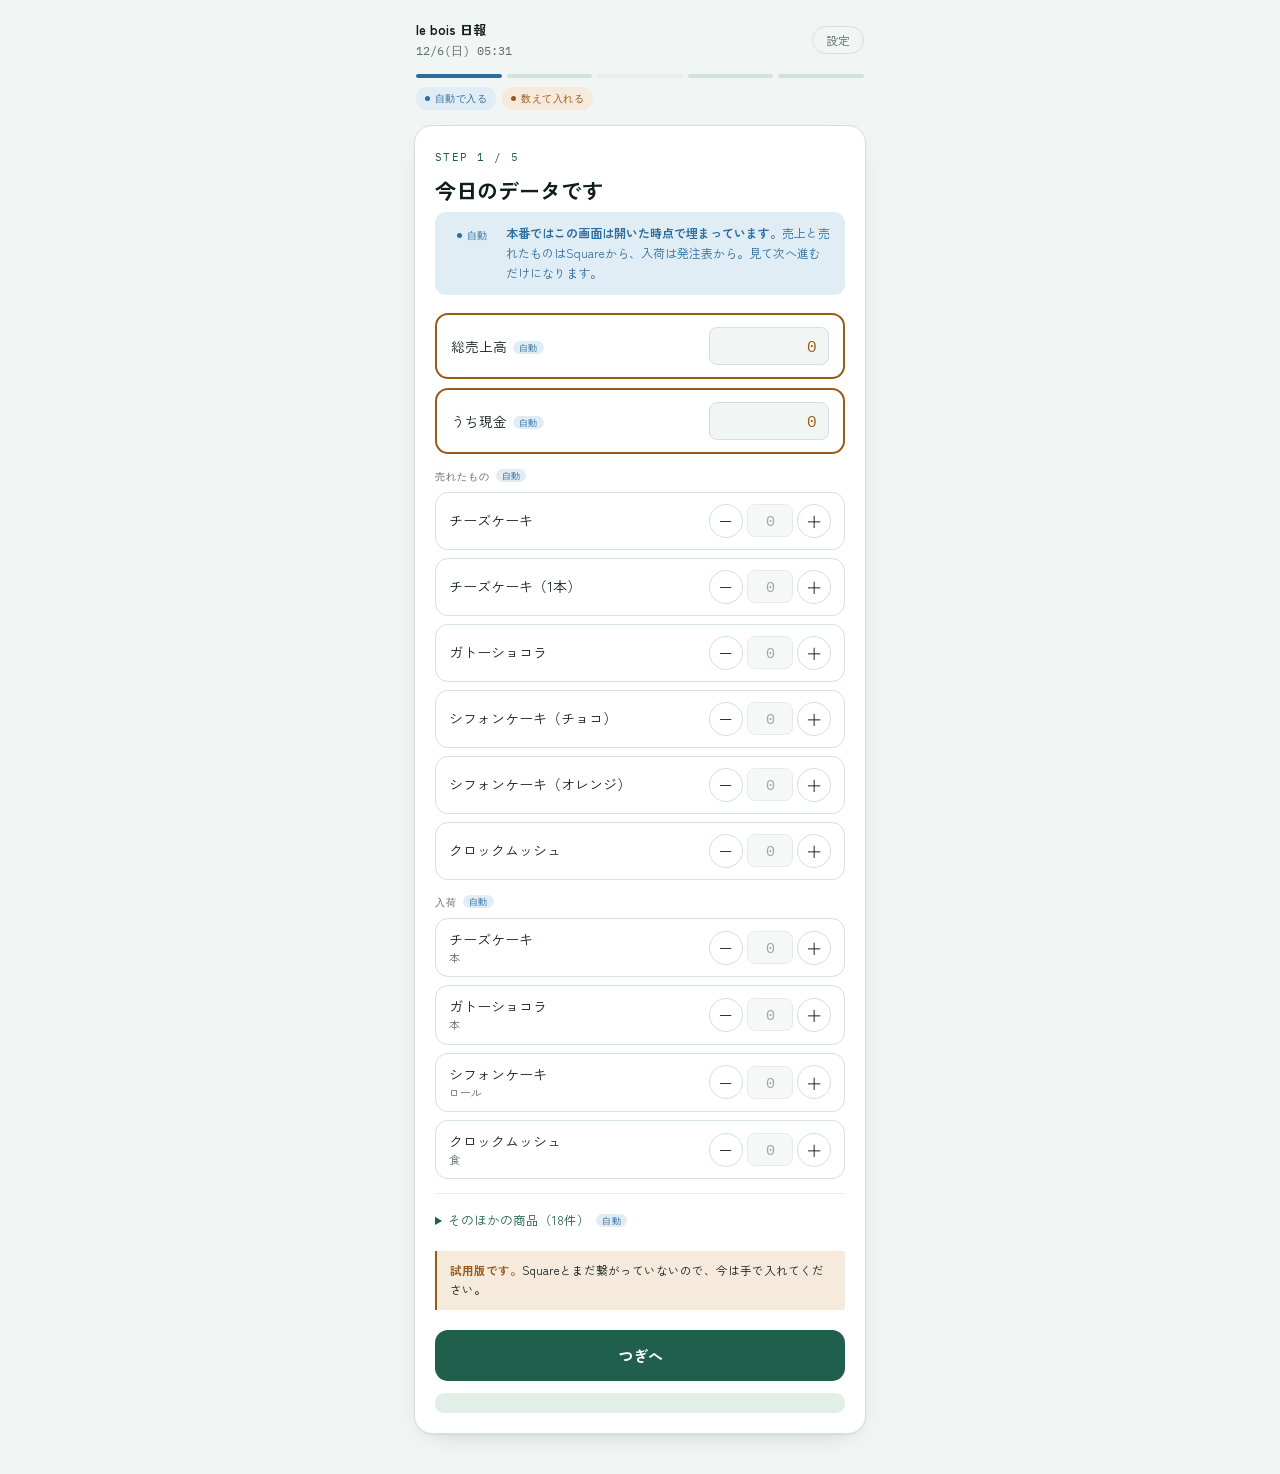
==== gas/Index.html @ 3a2f4836 "Add files via upload" ====
<!doctype html>
<html lang="ja">
<head>
<meta charset="utf-8">
<meta name="viewport" content="width=device-width, initial-scale=1">
<title>le bois 日報</title>
<link rel="stylesheet" href="https://fonts.googleapis.com/css2?family=Zen+Kaku+Gothic+New:wght@400;500;700&family=IBM+Plex+Mono:wght@400;500&display=swap">
<style id="app-style">
  :root{
    --ground:#F1F5F3; --surface:#FFFFFF; --surface-2:#E9EFEC; --chat:#DDE7EC;
    --ink:#101E1A; --muted:#5C6E69; --line:#D3E0DB; --line-soft:#E3ECE8;
    --moss:#1F5F4B; --moss-soft:#E2EFE9; --sq:#2C6E9E; --sq-soft:#E1EDF5;
    --hand:#9A5B18; --hand-soft:#F6EADC; --warn:#A03626; --warn-soft:#F8E6E2;
    --btn-ink:#FFFFFF;
    --shadow:0 1px 2px rgba(16,30,26,.05), 0 10px 30px -20px rgba(16,30,26,.35);
  }
  @media (prefers-color-scheme: dark){ :root:not([data-theme="light"]){
    --ground:#0D1614; --surface:#15211E; --surface-2:#1C2A26; --chat:#101C22;
    --ink:#E3EDE9; --muted:#94A8A2; --line:#2A3B36; --line-soft:#223330;
    --moss:#74C4A4; --moss-soft:#17322A; --sq:#83B9DD; --sq-soft:#152B3A;
    --hand:#DBA362; --hand-soft:#2E2418; --warn:#E9917E; --warn-soft:#33201C;
    --btn-ink:#0D1614;
    --shadow:0 1px 2px rgba(0,0,0,.4), 0 10px 30px -20px rgba(0,0,0,.8);
  }}
  :root[data-theme="dark"]{
    --ground:#0D1614; --surface:#15211E; --surface-2:#1C2A26; --chat:#101C22;
    --ink:#E3EDE9; --muted:#94A8A2; --line:#2A3B36; --line-soft:#223330;
    --moss:#74C4A4; --moss-soft:#17322A; --sq:#83B9DD; --sq-soft:#152B3A;
    --hand:#DBA362; --hand-soft:#2E2418; --warn:#E9917E; --warn-soft:#33201C;
    --btn-ink:#0D1614;
    --shadow:0 1px 2px rgba(0,0,0,.4), 0 10px 30px -20px rgba(0,0,0,.8);
  }
  *{box-sizing:border-box;}
  body{margin:0;background:var(--ground);color:var(--ink);
    font-family:"Zen Kaku Gothic New","Hiragino Kaku Gothic ProN","Yu Gothic",system-ui,sans-serif;
    font-size:15px;line-height:1.8;-webkit-font-smoothing:antialiased;}
  .wrap{max-width:480px;margin:0 auto;padding:0 14px 40px;min-height:100vh;
    display:flex;flex-direction:column;}

  .topbar{display:flex;justify-content:space-between;align-items:center;padding:18px 2px 12px;gap:10px;}
  .topbar .who{font-size:13px;font-weight:700;}
  .topbar .when{font-family:"IBM Plex Mono",monospace;font-size:11.5px;color:var(--muted);
    font-weight:400;display:block;}
  .gear{background:none;border:1px solid var(--line);border-radius:100px;color:var(--muted);
    font-family:inherit;font-size:11.5px;padding:5px 13px;cursor:pointer;flex:none;}
  .gear:focus-visible{outline:2px solid var(--moss);outline-offset:2px;}

  .bars{display:flex;gap:5px;padding:0 2px 9px;}
  .bars i{flex:1;height:4px;border-radius:2px;background:var(--line);}
  .bars i.on.s-au{background:var(--sq);}
  .bars i.on.s-me{background:var(--hand);}
  .bars i.on.s-nn{background:var(--muted);}
  .bars i.skip{opacity:.35;}

  .legend{display:flex;gap:6px;padding:0 2px 15px;flex-wrap:wrap;}
  .src{font-family:"IBM Plex Mono",monospace;font-size:9.5px;letter-spacing:.05em;
    padding:3px 9px;border-radius:100px;white-space:nowrap;display:inline-flex;align-items:center;gap:5px;}
  .src::before{content:"";width:5px;height:5px;border-radius:50%;background:currentColor;}
  .src.sq{background:var(--sq-soft);color:var(--sq);}
  .src.me{background:var(--hand-soft);color:var(--hand);}

  .pane{background:var(--surface);border:1px solid var(--line);border-radius:18px;
    box-shadow:var(--shadow);padding:22px 20px 20px;flex:1;}
  .kicker{font-family:"IBM Plex Mono",monospace;font-size:10.5px;letter-spacing:.14em;
    text-transform:uppercase;color:var(--moss);margin:0 0 8px;}
  .q{font-size:21px;font-weight:700;line-height:1.45;margin:0 0 6px;}
  .qsub{font-size:12.5px;color:var(--muted);margin:0 0 18px;line-height:1.7;}

  .banner{border-radius:11px;padding:11px 13px;font-size:12px;line-height:1.7;
    margin:0 0 18px;display:flex;gap:9px;align-items:flex-start;}
  .banner .src{flex:none;margin-top:2px;}
  .banner.sq{background:var(--sq-soft);color:var(--sq);}
  .banner.me{background:var(--hand-soft);color:var(--hand);}
  .banner b{font-weight:700;}

  .tag{font-family:"IBM Plex Mono",monospace;font-size:9px;letter-spacing:.04em;
    padding:1px 6px;border-radius:100px;margin-left:6px;vertical-align:1px;}
  .tag.sq{background:var(--sq-soft);color:var(--sq);}
  .tag.me{background:var(--hand-soft);color:var(--hand);}

  .row{display:flex;justify-content:space-between;align-items:center;gap:10px;
    padding:11px 13px;border:1px solid var(--line);border-radius:13px;margin-bottom:8px;}
  .row .nm{font-size:14px;line-height:1.35;min-width:0;}
  .row .nm i{font-style:normal;color:var(--muted);font-size:11px;display:block;line-height:1.5;}
  .stp{display:flex;align-items:center;gap:4px;flex:none;}
  .stp button{width:34px;height:34px;border-radius:50%;border:1px solid var(--line);
    background:var(--surface);color:var(--ink);font-size:17px;line-height:1;cursor:pointer;
    font-family:inherit;display:flex;align-items:center;justify-content:center;padding:0;}
  .stp button:active{background:var(--surface-2);}
  .stp button:focus-visible{outline:2px solid var(--moss);outline-offset:2px;}
  .stp input{width:46px;padding:6px 2px;border:1px solid var(--line);border-radius:8px;
    background:var(--ground);color:var(--hand);text-align:center;
    font-family:"IBM Plex Mono",monospace;font-size:15px;font-variant-numeric:tabular-nums;
    -moz-appearance:textfield;}
  .stp input.zero{color:var(--muted);opacity:.6;}
  input::-webkit-outer-spin-button,input::-webkit-inner-spin-button{-webkit-appearance:none;margin:0;}
  input:focus-visible{outline:2px solid var(--moss);outline-offset:1px;}
  select{padding:3px 5px;border:1px solid var(--line);border-radius:6px;background:var(--surface);
    color:var(--muted);font-size:10.5px;font-family:inherit;}
  select:focus-visible{outline:2px solid var(--moss);outline-offset:2px;}

  /* count card */
  .cnt{border:1px solid var(--line);border-radius:14px;padding:13px 14px;margin-bottom:10px;}
  .cnt.ok{border-color:var(--moss);background:var(--moss-soft);}
  .cnt.bad{border-color:var(--warn);background:var(--warn-soft);}
  .cnt .hd{display:flex;justify-content:space-between;align-items:baseline;gap:10px;margin-bottom:9px;}
  .cnt .nm{font-size:14.5px;font-weight:700;}
  .cnt .exp{font-family:"IBM Plex Mono",monospace;font-size:11.5px;color:var(--sq);
    font-variant-numeric:tabular-nums;text-align:right;flex:none;}
  .cnt .in{display:flex;gap:8px;}
  .cnt .cell{flex:1;display:flex;flex-direction:column;gap:4px;}
  .cnt .cell label{font-family:"IBM Plex Mono",monospace;font-size:9.5px;letter-spacing:.06em;
    color:var(--muted);display:flex;align-items:center;gap:5px;}
  .cnt .cell input{width:100%;padding:9px 6px;border:1px solid var(--line);border-radius:9px;
    background:var(--surface);color:var(--hand);text-align:center;
    font-family:"IBM Plex Mono",monospace;font-size:17px;font-variant-numeric:tabular-nums;
    -moz-appearance:textfield;}
  .cnt .res{margin-top:9px;font-size:11.5px;font-family:"IBM Plex Mono",monospace;
    font-variant-numeric:tabular-nums;display:flex;justify-content:space-between;}
  .cnt .res .g{color:var(--moss);} .cnt .res .r{color:var(--warn);font-weight:500;}

  .money{display:flex;justify-content:space-between;align-items:center;gap:10px;
    padding:12px 14px;border:1px solid var(--line);border-radius:13px;margin-bottom:9px;}
  .money.big{border-width:2px;border-color:var(--hand);}
  .money.info{background:var(--sq-soft);border-color:var(--sq);}
  .money.calc{background:var(--moss-soft);border-color:var(--moss);}
  .money .lb{font-size:13.5px;}
  .money .lb i{font-style:normal;color:var(--muted);font-size:11px;display:block;line-height:1.5;}
  .money input{width:120px;padding:8px 11px;border:1px solid var(--line);border-radius:8px;
    background:var(--ground);color:var(--hand);text-align:right;
    font-family:"IBM Plex Mono",monospace;font-size:16px;font-variant-numeric:tabular-nums;
    -moz-appearance:textfield;}
  .money .v{font-family:"IBM Plex Mono",monospace;font-size:16px;font-variant-numeric:tabular-nums;}
  .money.info .v,.money.info .lb{color:var(--sq);}
  .money.calc .v,.money.calc .lb{color:var(--moss);}

  .choice{display:flex;gap:8px;margin-top:10px;}
  .choice button{flex:1;padding:11px 6px;border-radius:11px;border:1px solid var(--line);
    background:var(--surface);color:var(--ink);font-family:inherit;font-size:13px;
    font-weight:500;cursor:pointer;}
  .choice button.on{background:var(--moss);color:var(--btn-ink);border-color:var(--moss);}
  .choice button:focus-visible{outline:2px solid var(--moss);outline-offset:2px;}

  details.more{margin-top:14px;border-top:1px solid var(--line-soft);padding-top:10px;}
  summary{cursor:pointer;font-size:12.5px;color:var(--moss);padding:5px 0;}
  summary:focus-visible{outline:2px solid var(--moss);outline-offset:2px;}
  .sgroup{font-family:"IBM Plex Mono",monospace;font-size:9.5px;letter-spacing:.1em;
    text-transform:uppercase;color:var(--muted);margin:14px 0 7px;}

  .sum{background:var(--surface-2);border-radius:13px;padding:14px 15px;font-size:12.5px;
    line-height:1.9;margin-bottom:14px;}
  .sum b{font-family:"IBM Plex Mono",monospace;font-variant-numeric:tabular-nums;}
  .sum hr{border:none;border-top:1px solid var(--line);margin:9px 0;}

  .rep{background:var(--chat);border-radius:13px;padding:13px 11px;}
  .bub{background:var(--surface);border-radius:14px;border-bottom-left-radius:4px;
    padding:12px 14px;white-space:pre-wrap;font-size:12px;line-height:1.85;
    font-family:"IBM Plex Mono","Zen Kaku Gothic New",monospace;
    box-shadow:0 1px 2px rgba(0,0,0,.07);max-height:340px;overflow-y:auto;}
  .fmt{display:flex;gap:6px;margin-bottom:11px;flex-wrap:wrap;}
  .fmt label{cursor:pointer;position:relative;display:inline-block;}
  .fmt input{position:absolute;opacity:0;width:100%;height:100%;left:0;top:0;margin:0;cursor:pointer;}
  .fmt span{display:inline-block;font-size:11.5px;padding:5px 12px;border-radius:100px;
    border:1px solid var(--line);background:var(--surface);color:var(--muted);}
  .fmt input:checked+span{background:var(--moss);color:var(--btn-ink);border-color:var(--moss);}
  .fmt input:focus-visible+span{outline:2px solid var(--moss);outline-offset:2px;}

  .nav{display:flex;gap:9px;margin-top:20px;}
  .nav button{padding:15px;border-radius:13px;border:none;font-family:inherit;
    font-size:15px;font-weight:700;cursor:pointer;}
  .nav .prim{flex:1;background:var(--moss);color:var(--btn-ink);}
  .nav .ghost{flex:0 0 88px;background:var(--surface-2);color:var(--muted);font-weight:500;font-size:13.5px;}
  .nav button:focus-visible{outline:2px solid var(--ink);outline-offset:2px;}
  .nav .prim[disabled]{opacity:.4;cursor:default;}

  .status{font-size:12px;margin-top:12px;padding:10px 13px;border-radius:9px;display:none;}
  .status.ok{display:block;background:var(--moss-soft);color:var(--moss);}
  .status.ng{display:block;background:var(--warn-soft);color:var(--warn);}
  .note{font-size:11.5px;color:var(--muted);line-height:1.7;margin-top:12px;}
  .trial{background:var(--hand-soft);border-left:2px solid var(--hand);padding:10px 13px;
    border-radius:0 3px 3px 0;font-size:11.5px;line-height:1.7;margin-top:14px;}
  .trial b{color:var(--hand);}
  .future{border:1px dashed var(--line);border-radius:11px;padding:12px 14px;
    font-size:11.5px;line-height:1.8;color:var(--muted);margin-top:14px;}
  .future b{color:var(--ink);}
  .future .r{display:flex;justify-content:space-between;gap:10px;padding:3px 0;}
  .hist{font-size:12.5px;}
  .hrow{display:flex;justify-content:space-between;gap:10px;padding:7px 0;
    border-bottom:1px dotted var(--line);font-variant-numeric:tabular-nums;}
  .hrow:last-child{border-bottom:none;}
  .hrow span:first-child{font-family:"IBM Plex Mono",monospace;color:var(--muted);flex:none;}
  .hrow .r{text-align:right;font-family:"IBM Plex Mono",monospace;}
</style>
</head>
<body>
<div class="wrap" id="app"></div>

<script type="application/json" id="state">{"v":5,"stock":{"cheese":{"fz":28,"ch":9},"gateau":{"fz":36,"ch":5},"chiffon":{"fz":6,"ch":0},"croque":{"fz":14,"ch":2}},"float":36740,"items":["クロッシュ（オリジナル）","プリン","コーヒー ICE","コーヒーラテ ICE","イヴ ICE","ジュテーム HOT","コーヒー HOT","ジンジャーエール アイス","追加ミルク","イヴ HOT","ジュース（アップル）","追加ソイミルク","アッサム ICE","ジュテーム ICE","マ・パッション HOT","ルイボスティー HOT","ルイボスティー ICE","任意の金額"],"log":[]}</script>
<script>
/* ------------------------------------------------------------------
   STORE（本番版）: Google Apps Script 経由でスプレッドシートに読み書きします。
   Code.gs の getState / submitDay / getToday を呼びます。
   ------------------------------------------------------------------ */
var STORE = (function(){
  function run(){ return google.script.run; }
  return {
    load: function(cb){
      run().withSuccessHandler(function(st){ cb(st); })
           .withFailureHandler(function(){ cb(null); })
           .getState();
    },
    save: function(state, entry, ok, ng){
      run().withSuccessHandler(function(res){
              if(res && res.ok) ok();
              else ng((res && res.message) || '保存できませんでした。');
            })
           .withFailureHandler(function(err){ ng('保存できませんでした：' + (err && err.message || '')); })
           .submitDay(entry);
    },
    today: function(ok, ng){
      run().withSuccessHandler(function(d){ ok(d); })
           .withFailureHandler(function(err){ ng('Squareから取得できませんでした：' + (err && err.message || '')); })
           .getToday();
    }
  };
})();

</script>
<script>

(function(){
  var P = [
    {k:'cheese',  n:'チーズケーキ',     u:'切れ', b:'本',    per:7, fu:'b'},
    {k:'gateau',  n:'ガトーショコラ',   u:'切れ', b:'本',    per:9, fu:'b'},
    {k:'chiffon', n:'シフォンケーキ',   u:'個',   b:'ロール', per:8, fu:'u'},
    {k:'croque',  n:'クロックムッシュ', u:'食',   b:null,    per:1, fu:'u'}
  ];
  var MAP = [
    {sq:'チーズケーキ',             k:'cheese',  mul:1},
    {sq:'チーズケーキ（1本）',       k:'cheese',  mul:7},
    {sq:'ガトーショコラ',           k:'gateau',  mul:1},
    {sq:'シフォンケーキ（チョコ）',   k:'chiffon', mul:1},
    {sq:'シフォンケーキ（オレンジ）', k:'chiffon', mul:1},
    {sq:'クロックムッシュ',         k:'croque',  mul:1}
  ];

  var state;
  try{ state = JSON.parse(document.getElementById('state').textContent); }catch(e){ state = {}; }
  if(!state.stock) state.stock = {};
  P.forEach(function(p){ if(!state.stock[p.k]) state.stock[p.k] = {fz:0, ch:0}; });
  if(!state.log) state.log = [];
  if(!state.items) state.items = [];
  if(typeof state.float !== 'number') state.float = 0;

  var STEPS = ['今日のデータ', '在庫を数える', '差の確認', 'レジ金', '送信'];
  var SRC = [null, 'au', 'me', 'me', 'me', 'nn'];
  var ui = {step:1, done:false, fmt:'std', msg:'', ok:true};

  var form = {sales:0, cash:0, payout:0, counted:0,
              q:{}, arr:{}, fz:{}, fzu:{}, ch:{}, reason:{}, newNames:['',''], newQty:[0,0]};
  P.forEach(function(p){
    form.arr[p.k]=0; form.fzu[p.k]=p.fu; form.reason[p.k]=null;
    form.fz[p.k]= p.fu==='b' ? Math.round(state.stock[p.k].fz/p.per) : state.stock[p.k].fz;
    form.ch[p.k]= state.stock[p.k].ch;
  });

  function esc(s){ return String(s).replace(/[&<>"]/g, function(c){
    return c==='&'?'&amp;':c==='<'?'&lt;':c==='>'?'&gt;':'&quot;'; }); }
  function yen(v){ return '¥' + Math.round(v).toLocaleString('ja-JP'); }
  function today(){
    var d = new Date(), w = ['日','月','火','水','木','金','土'][d.getDay()];
    return {iso:d.getFullYear()+'-'+String(d.getMonth()+1).padStart(2,'0')+'-'+String(d.getDate()).padStart(2,'0'),
            label:(d.getMonth()+1)+'/'+d.getDate()+'('+w+')',
            time:String(d.getHours()).padStart(2,'0')+':'+String(d.getMinutes()).padStart(2,'0')};
  }
  function bundles(p, pieces){
    if(!p.b || pieces <= 0) return '';
    var whole = Math.floor(pieces/p.per), rem = pieces % p.per;
    if(whole === 0) return '';
    return rem === 0 ? '（'+whole+p.b+'）' : '（'+whole+p.b+'＋'+rem+p.u+'）';
  }
  function names(){ return MAP.map(function(m){return m.sq;}).concat(state.items); }
  function soldList(){
    var out = [];
    names().forEach(function(nm){ if((form.q[nm]||0) > 0) out.push({name:nm, qty:form.q[nm]}); });
    form.newNames.forEach(function(nm,i){
      if(nm && nm.trim() && form.newQty[i] > 0) out.push({name:nm.trim(), qty:form.newQty[i], isNew:true});
    });
    return out;
  }

  function compute(){
    var sold = {}; P.forEach(function(p){ sold[p.k]=0; });
    var list = soldList();
    list.forEach(function(it){
      MAP.forEach(function(m){ if(m.sq === it.name) sold[m.k] += it.qty * m.mul; });
    });
    var out = {_list:list};
    P.forEach(function(p){
      var prev = state.stock[p.k];
      var arrPieces = p.b ? form.arr[p.k] * p.per : form.arr[p.k];
      var expect = prev.fz + prev.ch + arrPieces - sold[p.k];
      var fzPieces = form.fzu[p.k] === 'b' ? form.fz[p.k] * p.per : form.fz[p.k];
      var actual = fzPieces + form.ch[p.k];
      var diff = actual - expect;
      out[p.k] = {sold:sold[p.k], arrPieces:arrPieces, expect:expect,
                  fzPieces:fzPieces, ch:form.ch[p.k], actual:actual, diff:diff,
                  waste: (diff < 0 && form.reason[p.k] === 'waste') ? -diff : 0,
                  unexp: (diff !== 0 && form.reason[p.k] !== 'waste') ? diff : 0};
    });
    return out;
  }
  function diffs(){
    var c = compute();
    return P.filter(function(p){ return c[p.k].diff !== 0; });
  }

  function buildReport(fmt){
    var c = compute(), t = today();
    var theo = state.float + form.cash - form.payout, d = form.counted - theo;
    var list = c._list.slice().sort(function(a,b){ return b.qty-a.qty; });
    var total = list.reduce(function(a,b){ return a+b.qty; }, 0);
    var L = [t.label + ' 日報', ''];
    if(fmt !== 'short'){
      L.push('【売上】');
      L.push('総売上 ' + yen(form.sales) + (total ? '（'+total+'点）' : ''));
      L.push('うち現金 ' + yen(form.cash));
      L.push('');
      L.push('【売れたもの】');
      if(list.length) list.forEach(function(it){ L.push(it.name + ' ' + it.qty); });
      else L.push('（なし）');
      L.push('');
    }
    L.push('【在庫数】');
    P.forEach(function(p){
      var r = c[p.k];
      L.push('▼' + p.n);
      L.push('冷凍' + r.fzPieces + p.u + bundles(p, r.fzPieces));
      L.push('冷蔵' + r.ch + p.u);
      if(r.waste > 0) L.push('廃棄' + r.waste + p.u);
    });
    var un = P.filter(function(p){ return c[p.k].unexp !== 0; });
    if(un.length){
      L.push('');
      L.push('【差異】');
      un.forEach(function(p){
        var v = c[p.k].unexp;
        L.push(p.n + ' ' + (v>0?'+':'') + v + p.u + '（原因不明）');
      });
    }
    if(fmt === 'full'){
      var a = [];
      P.forEach(function(p){ if(form.arr[p.k] > 0) a.push(p.n+' '+form.arr[p.k]+(p.b||p.u)); });
      if(a.length){ L.push(''); L.push('【入荷】'); L.push(a.join(' / ')); }
    }
    if(fmt !== 'short'){
      L.push('');
      L.push('【レジ締め】');
      if(fmt === 'full'){
        L.push('理論 ' + yen(theo) + '（釣銭 ' + yen(state.float) + ' ＋ 現金 ' + yen(form.cash)
          + (form.payout ? ' − 出金 ' + yen(form.payout) : '') + '）');
        L.push('実査 ' + yen(form.counted));
        L.push('差異 ' + (d===0?'±0':(d>0?'+':'')+d.toLocaleString('ja-JP')));
      } else {
        L.push('実査 ' + yen(form.counted) + ' ／ 差異 ' + (d===0?'±0':(d>0?'+':'')+d.toLocaleString('ja-JP')));
      }
    }
    return L.join('\n');
  }

  function paint(){
    var s = document.getElementById('status');
    if(!s) return;
    s.className = 'status ' + (ui.ok ? 'ok' : 'ng');
    s.textContent = ui.msg;
  }

  function submit(){
    var c = compute(), t = today(), list = c._list;
    var entry = {d:t.iso, label:t.label, sales:form.sales, cash:form.cash,
      tx:list.reduce(function(a,b){return a+b.qty;},0), counted:form.counted,
      diff: form.counted - (state.float + form.cash - form.payout)};
    var items = state.items.slice();
    list.forEach(function(it){
      if(!it.isNew) return;
      if(MAP.some(function(m){return m.sq===it.name;}) || items.indexOf(it.name)>=0) return;
      items.push(it.name);
    });
    var next = {v:5, float:state.float, items:items, stock:{}, log:[entry].concat(state.log).slice(0,30)};
    P.forEach(function(p){ next.stock[p.k] = {fz:c[p.k].fzPieces, ch:c[p.k].ch}; });
    entry.detail = {};
    P.forEach(function(p){
      entry.detail[p.k] = {fz:c[p.k].fzPieces, ch:c[p.k].ch, sold:c[p.k].sold,
                           arr:c[p.k].arrPieces, expect:c[p.k].expect,
                           waste:c[p.k].waste, gap:c[p.k].unexp};
    });
    entry.items = list.map(function(x){ return {n:x.name, q:x.qty}; });
    state = next; ui.done = true; ui.msg = '保存しています…'; ui.ok = true; render();
    STORE.save(next, entry,
      function(){ ui.msg = '保存しました。明日はこの在庫が「あるはずの数」の出発点になります。'; ui.ok = true; paint(); },
      function(m){ ui.msg = m || '保存できませんでした。報告文はコピーして使えます。'; ui.ok = false; paint(); });
  }

  function copyReport(){
    var el = document.getElementById('bub'); if(!el) return;
    if(navigator.clipboard && navigator.clipboard.writeText){
      navigator.clipboard.writeText(el.textContent).then(function(){
        var b = document.getElementById('copybtn');
        b.textContent = 'コピーしました';
        setTimeout(function(){ b.textContent = '報告文をコピー'; }, 1800);
      }).catch(sel);
    } else sel();
    function sel(){ var r = document.createRange(); r.selectNodeContents(el);
      var s = window.getSelection(); s.removeAllRanges(); s.addRange(r); }
  }

  function stepper(id, val){
    return '<span class="stp"><button type="button" data-step="-1" data-t="'+id+'" aria-label="減らす">−</button>'
      + '<input type="number" inputmode="numeric" data-f="'+id+'" value="'+(val||0)+'" class="'+((val)?'':'zero')+'">'
      + '<button type="button" data-step="1" data-t="'+id+'" aria-label="増やす">＋</button></span>';
  }
  function moneyRow(label, sub, id, val, tag){
    var tg = tag ? '<span class="tag '+tag[0]+'">'+tag[1]+'</span>' : '';
    return '<div class="money big"><span class="lb">'+label+tg+(sub?'<i>'+sub+'</i>':'')+'</span>'
      + '<input type="number" inputmode="numeric" data-f="'+id+'" value="'+val+'" aria-label="'+label+'"></div>';
  }

  function render(){
    var t = today(), c = compute(), h = '', dl = diffs();

    h += '<div class="topbar"><span class="who">le bois 日報<span class="when">'+t.label+' '+t.time+'</span></span>'
       + '<button class="gear" id="gear">'+(ui.step===0?'とじる':'設定')+'</button></div>';

    if(ui.step > 0){
      h += '<div class="bars">';
      for(var i=1;i<=STEPS.length;i++){
        var skip = (i===3 && dl.length===0) ? ' skip' : '';
        h += '<i class="'+((i<=ui.step||ui.done)?'on':'')+' s-'+SRC[i]+skip+'"></i>';
      }
      h += '</div><div class="legend"><span class="src sq">自動で入る</span>'
         + '<span class="src me">数えて入れる</span></div>';
    }

    h += '<div class="pane">';

    if(ui.step === 0){
      h += '<p class="kicker">setup</p><p class="q">設定</p>'
         + '<p class="qsub">在庫の出発点や釣銭の額がずれているときに直します。</p>';
      P.forEach(function(p){
        h += '<div class="row"><span class="nm">'+p.n+'<i>冷凍 / 冷蔵（'+p.u+'）</i></span><span class="stp">'
           + '<input type="number" inputmode="numeric" data-s="fz_'+p.k+'" value="'+state.stock[p.k].fz+'" aria-label="'+p.n+' 冷凍">'
           + '<input type="number" inputmode="numeric" data-s="ch_'+p.k+'" value="'+state.stock[p.k].ch+'" aria-label="'+p.n+' 冷蔵">'
           + '</span></div>';
      });
      h += '<div class="money big"><span class="lb">釣銭準備金</span>'
         + '<input type="number" inputmode="numeric" data-s="float" value="'+state.float+'" aria-label="釣銭準備金"></div>'
         + '<div class="nav"><button class="prim" id="applysetup">この数字に直す</button></div>';
      if(state.log.length){
        h += '<p class="sgroup">これまでの記録</p><div class="hist">';
        state.log.forEach(function(e){
          var dt = (e.diff==null)?'差異 —':'差異 '+(e.diff===0?'±0':(e.diff>0?'+':'')+e.diff.toLocaleString('ja-JP'));
          h += '<div class="hrow"><span>'+e.label+'</span><span class="r">'+yen(e.sales)+' ／ '+(e.tx||0)+'点 ／ '+dt+'</span></div>';
        });
        h += '</div>';
      }
      h += '</div>';
      document.getElementById('app').innerHTML = h; wire(); return;
    }

    if(ui.done){
      h += '<p class="kicker">done</p><p class="q">送信しました</p>'
         + '<p class="qsub">下の報告文をコピーして、LINEに貼ってください。</p>'
         + '<div class="fmt">'
         + '<label><input type="radio" name="fmt" value="std"'+(ui.fmt==='std'?' checked':'')+'><span>標準</span></label>'
         + '<label><input type="radio" name="fmt" value="short"'+(ui.fmt==='short'?' checked':'')+'><span>在庫だけ</span></label>'
         + '<label><input type="radio" name="fmt" value="full"'+(ui.fmt==='full'?' checked':'')+'><span>詳しく</span></label>'
         + '</div><div class="rep"><div class="bub" id="bub">'+esc(buildReport(ui.fmt))+'</div></div>'
         + '<div class="nav"><button class="prim" id="copybtn">報告文をコピー</button></div>'
         + '<div class="status" id="status"></div></div>';
      document.getElementById('app').innerHTML = h; paint(); wire(); return;
    }

    /* step 1: 自動データの確認 */
    if(ui.step === 1){
      h += '<p class="kicker">step 1 / 5</p><p class="q">今日のデータです</p>'
         + '<div class="banner sq"><span class="src sq">自動</span><span>'
         + '<b>本番ではこの画面は開いた時点で埋まっています。</b>売上と売れたものはSquareから、入荷は発注表から。見て次へ進むだけになります。</span></div>'
         + moneyRow('総売上高','', 'sales', form.sales, ['sq','自動'])
         + moneyRow('うち現金','', 'cash', form.cash, ['sq','自動'])
         + '<p class="sgroup">売れたもの<span class="tag sq">自動</span></p>';
      MAP.forEach(function(m){
        h += '<div class="row"><span class="nm">'+esc(m.sq)+'</span>'+stepper('q:'+m.sq, form.q[m.sq]||0)+'</div>';
      });
      h += '<p class="sgroup">入荷<span class="tag sq">自動</span></p>';
      P.forEach(function(p){
        h += '<div class="row"><span class="nm">'+p.n+'<i>'+(p.b||p.u)+'</i></span>'+stepper('arr:'+p.k, form.arr[p.k])+'</div>';
      });
      h += '<details class="more"><summary>そのほかの商品（'+state.items.length+'件）<span class="tag sq">自動</span></summary><div style="padding-top:8px">';
      state.items.forEach(function(nm){
        h += '<div class="row"><span class="nm">'+esc(nm)+'</span>'+stepper('q:'+nm, form.q[nm]||0)+'</div>';
      });
      h += '<p class="sgroup">新しい商品</p>';
      [0,1].forEach(function(i){
        h += '<div class="row"><span class="nm" style="flex:1"><input type="text" data-f="nn'+i+'" value="'+esc(form.newNames[i])+'" placeholder="商品名" aria-label="新しい商品名" style="width:100%;padding:6px 9px;border:1px solid var(--line);border-radius:8px;background:var(--ground);color:var(--ink);font-family:inherit;font-size:12.5px"></span>'
           + stepper('nq'+i, form.newQty[i]) + '</div>';
      });
      h += '</div></details>'
         + '<div class="trial"><b>試用版です。</b>Squareとまだ繋がっていないので、今は手で入れてください。</div>';
    }

    /* step 2: 在庫を数える */
    if(ui.step === 2){
      h += '<p class="kicker">step 2 / 5</p><p class="q">在庫を数えてください</p>'
         + '<p class="qsub">いま冷凍庫と冷蔵庫にある数です。青い数字は、売れた数から計算した「あるはずの数」。</p>';
      P.forEach(function(p){
        var r = c[p.k];
        var cls = r.diff === 0 ? ' ok' : ' bad';
        var fu = form.fzu[p.k];
        var sel = p.b ? '<select data-f="fzu:'+p.k+'" aria-label="'+p.n+' 冷凍の単位">'
              + '<option value="b"'+(fu==='b'?' selected':'')+'>'+p.b+'</option>'
              + '<option value="u"'+(fu==='u'?' selected':'')+'>'+p.u+'</option></select>' : p.u;
        h += '<div class="cnt'+cls+'" data-card="'+p.k+'"><div class="hd"><span class="nm">'+p.n+'</span>'
           + '<span class="exp">あるはず '+r.expect+p.u+bundles(p,r.expect)+'</span></div>'
           + '<div class="in">'
           + '<span class="cell"><label>冷凍 '+sel+'</label>'
           + '<input type="number" inputmode="numeric" data-f="fz:'+p.k+'" value="'+form.fz[p.k]+'" aria-label="'+p.n+' 冷凍"></span>'
           + '<span class="cell"><label>冷蔵 '+p.u+'</label>'
           + '<input type="number" inputmode="numeric" data-f="ch:'+p.k+'" value="'+form.ch[p.k]+'" aria-label="'+p.n+' 冷蔵"></span>'
           + '</div><div class="res"><span data-tot="'+p.k+'">数えた合計 '+r.actual+p.u+'</span>'
           + '<span data-dif="'+p.k+'" class="'+(r.diff===0?'g':'r')+'">'
           + (r.diff===0 ? 'ぴったり' : (r.diff>0?'+':'')+r.diff+p.u) + '</span></div></div>';
      });
      h += '<p class="note">売れた数は計算に入っています。解凍した数を覚えている必要はありません。</p>';
    }

    /* step 3: 差の確認 */
    if(ui.step === 3){
      h += '<p class="kicker">step 3 / 5</p><p class="q">数が合わないものがあります</p>'
         + '<p class="qsub">理由がわかるものだけ選んでください。わからなければそのままで大丈夫です。</p>';
      dl.forEach(function(p){
        var r = c[p.k];
        var short = r.diff < 0;
        h += '<div class="cnt bad"><div class="hd"><span class="nm">'+p.n+'</span>'
           + '<span class="exp" style="color:var(--warn)">'+(r.diff>0?'+':'')+r.diff+p.u+'</span></div>'
           + '<div style="font-size:12.5px;line-height:1.7">あるはず '+r.expect+p.u+' に対して、数えたのは '+r.actual+p.u+'。'
           + (short ? Math.abs(r.diff)+p.u+' 足りません。' : Math.abs(r.diff)+p.u+' 多いです。')+'</div>'
           + '<div class="choice">'
           + (short ? '<button type="button" data-r="waste" data-k="'+p.k+'" class="'+(form.reason[p.k]==='waste'?'on':'')+'">廃棄した</button>' : '')
           + '<button type="button" data-r="other" data-k="'+p.k+'" class="'+(form.reason[p.k]==='other'?'on':'')+'">わからない</button>'
           + '</div></div>';
      });
      h += '<p class="note">「廃棄した」を選ぶと報告文に廃棄として載ります。「わからない」は差異として記録され、あとから原因を探せます。</p>';
    }

    /* step 4: レジ金 */
    if(ui.step === 4){
      var theo = state.float + form.cash - form.payout, d4 = form.counted - theo;
      h += '<p class="kicker">step 4 / 5</p><p class="q">レジのお金は？</p>'
         + '<p class="qsub">数えた金額をそのまま入れてください。</p>'
         + '<div class="money info"><span class="lb">あるはずの金額<span class="tag sq">自動</span>'
         + '<i id="theosub">釣銭 '+yen(state.float)+' ＋ 現金売上 '+yen(form.cash)+(form.payout?' − 出金 '+yen(form.payout):'')+'</i></span>'
         + '<span class="v" id="theov">'+yen(theo)+'</span></div>'
         + moneyRow('数えた金額','', 'counted', form.counted, ['me','入力'])
         + '<div class="money calc"><span class="lb">差異</span><span class="v" id="diffv" style="color:'
         + (d4===0?'var(--moss)':'var(--warn)')+'">'+(d4===0?'±0':(d4>0?'+':'')+d4.toLocaleString('ja-JP'))+'</span></div>'
         + '<details class="more"><summary>出金があった場合（両替・支払いに使った分）</summary>'
         + '<div style="padding-top:8px">'+moneyRow('出金','', 'payout', form.payout)+'</div></details>';
    }

    /* step 5: 確認 */
    if(ui.step === 5){
      var list5 = c._list.slice().sort(function(a,b){return b.qty-a.qty;});
      var tot5 = list5.reduce(function(a,b){return a+b.qty;},0);
      var theo5 = state.float + form.cash - form.payout, d5 = form.counted - theo5;
      h += '<p class="kicker">step 5 / 5</p><p class="q">これで送りますか？</p>'
         + '<div class="sum">売上 <b>'+yen(form.sales)+'</b>（'+tot5+'点）／ 現金 <b>'+yen(form.cash)+'</b><hr>';
      P.forEach(function(p){
        var r = c[p.k];
        h += p.n+' 冷凍<b>'+r.fzPieces+p.u+bundles(p,r.fzPieces)+'</b> ／ 冷蔵<b>'+r.ch+p.u+'</b>'
           + (r.waste?' ／ 廃棄<b>'+r.waste+p.u+'</b>':'')
           + (r.unexp?' ／ <b style="color:var(--warn)">差異'+(r.unexp>0?'+':'')+r.unexp+p.u+'</b>':'')+'<br>';
      });
      h += '<hr>レジ 実査 <b>'+yen(form.counted)+'</b> ／ 差異 <b style="color:'
         + (d5===0?'var(--moss)':'var(--warn)')+'">'+(d5===0?'±0':(d5>0?'+':'')+d5.toLocaleString('ja-JP'))+'</b></div>'
         + '<div class="fmt">'
         + '<label><input type="radio" name="fmt" value="std"'+(ui.fmt==='std'?' checked':'')+'><span>標準</span></label>'
         + '<label><input type="radio" name="fmt" value="short"'+(ui.fmt==='short'?' checked':'')+'><span>在庫だけ</span></label>'
         + '<label><input type="radio" name="fmt" value="full"'+(ui.fmt==='full'?' checked':'')+'><span>詳しく</span></label>'
         + '</div><div class="rep"><div class="bub">'+esc(buildReport(ui.fmt))+'</div></div>'
         + '<div class="future"><b>本番になったら</b>'
         + '<div class="r"><span>1 今日のデータ</span><span style="color:var(--sq)">自動・見るだけ</span></div>'
         + '<div class="r"><span>2 在庫を数える</span><span style="color:var(--hand)">数えて入れる</span></div>'
         + '<div class="r"><span>3 差の確認</span><span style="color:var(--muted)">合っていれば出ない</span></div>'
         + '<div class="r"><span>4 レジ金</span><span style="color:var(--hand)">金額を1つ</span></div>'
         + '<div class="r"><span>5 送信</span><span style="color:var(--muted)">タップ</span></div>'
         + '<div style="margin-top:8px;padding-top:8px;border-top:1px solid var(--line)">'
         + '数える作業はいまと同じ。増えるのは<b>「あるはずの数」と照合できる</b>ことだけです。</div></div>';
    }

    var last = (ui.step === 5);
    h += '<div class="nav">';
    if(ui.step > 1) h += '<button class="ghost" id="prev">もどる</button>';
    h += '<button class="prim" id="next">'+(last?'送信する':'つぎへ')+'</button></div>'
       + '<div class="status" id="status"></div></div>';

    document.getElementById('app').innerHTML = h;
    paint(); wire();
  }

  function setVal(k, v){
    if(k.indexOf('q:')===0){ form.q[k.slice(2)] = v; return; }
    if(k.indexOf('arr:')===0){ form.arr[k.slice(4)] = v; return; }
    if(k.indexOf('fzu:')===0){ form.fzu[k.slice(4)] = v; return; }
    if(k.indexOf('fz:')===0){ form.fz[k.slice(3)] = v; return; }
    if(k.indexOf('ch:')===0){ form.ch[k.slice(3)] = v; return; }
    if(k==='nq0'){ form.newQty[0]=v; return; }
    if(k==='nq1'){ form.newQty[1]=v; return; }
    if(k==='nn0'){ form.newNames[0]=v; return; }
    if(k==='nn1'){ form.newNames[1]=v; return; }
    form[k] = v;
  }
  function getVal(k){
    if(k.indexOf('q:')===0) return form.q[k.slice(2)]||0;
    if(k.indexOf('arr:')===0) return form.arr[k.slice(4)];
    if(k.indexOf('fz:')===0) return form.fz[k.slice(3)];
    if(k.indexOf('ch:')===0) return form.ch[k.slice(3)];
    if(k==='nq0') return form.newQty[0];
    if(k==='nq1') return form.newQty[1];
    return form[k]||0;
  }
  function liveMoney(){
    var theo = state.float + form.cash - form.payout, d = form.counted - theo;
    var a = document.getElementById('theov'); if(a) a.textContent = yen(theo);
    var b = document.getElementById('theosub');
    if(b) b.textContent = '釣銭 '+yen(state.float)+' ＋ 現金売上 '+yen(form.cash)+(form.payout?' − 出金 '+yen(form.payout):'');
    var e = document.getElementById('diffv');
    if(e){ e.textContent = (d===0?'±0':(d>0?'+':'')+d.toLocaleString('ja-JP'));
           e.style.color = d===0?'var(--moss)':'var(--warn)'; }
  }

  function liveCount(){
    var c = compute();
    P.forEach(function(p){
      var r = c[p.k];
      var card = document.querySelector('[data-card="'+p.k+'"]');
      if(card) card.className = 'cnt' + (r.diff===0 ? ' ok' : ' bad');
      var tt = document.querySelector('[data-tot="'+p.k+'"]');
      if(tt) tt.textContent = '数えた合計 ' + r.actual + p.u;
      var df = document.querySelector('[data-dif="'+p.k+'"]');
      if(df){
        df.className = (r.diff===0 ? 'g' : 'r');
        df.textContent = (r.diff===0 ? 'ぴったり' : (r.diff>0?'+':'')+r.diff+p.u);
      }
    });
  }

  function wire(){
    document.querySelectorAll('[data-f]').forEach(function(el){
      el.addEventListener(el.tagName==='SELECT'?'change':'input', function(){
        var k = el.getAttribute('data-f');
        setVal(k, el.type==='number' ? (parseFloat(el.value)||0) : el.value);
        if(el.type==='number') el.classList.toggle('zero', !parseFloat(el.value));
        if(ui.step === 2) liveCount();
        else liveMoney();
      });
    });
    document.querySelectorAll('[data-step]').forEach(function(b){
      b.addEventListener('click', function(){
        var k = b.getAttribute('data-t');
        var v = Math.max(0, getVal(k) + parseInt(b.getAttribute('data-step'),10));
        setVal(k, v);
        var inp = document.querySelector('[data-f="'+k+'"]');
        if(inp){ inp.value = v; inp.classList.toggle('zero', !v); }
      });
    });
    document.querySelectorAll('[data-r]').forEach(function(b){
      b.addEventListener('click', function(){
        var k = b.getAttribute('data-k'), r = b.getAttribute('data-r');
        form.reason[k] = (form.reason[k] === r) ? null : r;
        render();
      });
    });
    var b;
    if((b = document.getElementById('next'))) b.addEventListener('click', function(){
      if(ui.step === 5){ submit(); return; }
      if(ui.step === 2 && diffs().length === 0){ ui.step = 4; } else { ui.step++; }
      ui.msg=''; render();
    });
    if((b = document.getElementById('prev'))) b.addEventListener('click', function(){
      if(ui.step === 4 && diffs().length === 0){ ui.step = 2; } else { ui.step--; }
      ui.msg=''; render();
    });
    if((b = document.getElementById('gear'))) b.addEventListener('click', function(){
      ui.step = (ui.step===0)?1:0; render();
    });
    if((b = document.getElementById('copybtn'))) b.addEventListener('click', copyReport);
    if((b = document.getElementById('applysetup'))) b.addEventListener('click', function(){
      P.forEach(function(p){
        var f = document.querySelector('[data-s="fz_'+p.k+'"]'), g = document.querySelector('[data-s="ch_'+p.k+'"]');
        state.stock[p.k] = {fz: parseFloat(f.value)||0, ch: parseFloat(g.value)||0};
        form.fz[p.k] = form.fzu[p.k]==='b' ? Math.round(state.stock[p.k].fz/p.per) : state.stock[p.k].fz;
        form.ch[p.k] = state.stock[p.k].ch;
      });
      var fl = document.querySelector('[data-s="float"]');
      if(fl) state.float = parseFloat(fl.value)||0;
      ui.msg = '直しました。送信すると保存されます。'; ui.ok = true; ui.step = 1; render();
    });
    document.querySelectorAll('input[name=fmt]').forEach(function(r){
      r.addEventListener('change', function(){ ui.fmt = r.value; render(); });
    });
  }

  function resetForm(){
    P.forEach(function(p){
      form.fz[p.k] = form.fzu[p.k]==='b' ? Math.round(state.stock[p.k].fz/p.per) : state.stock[p.k].fz;
      form.ch[p.k] = state.stock[p.k].ch;
    });
  }

  /* 起動：保存済みの状態を読み、そのあと今日の自動データを取りにいく */
  render();
  if(STORE.load) STORE.load(function(st){
    if(st && st.stock){ state = st; resetForm(); render(); }
    if(!STORE.today) return;
    ui.msg = '今日のデータを取得しています…'; ui.ok = true; paint();
    STORE.today(function(d){
      if(d){
        if(typeof d.sales === 'number') form.sales = d.sales;
        if(typeof d.cash === 'number') form.cash = d.cash;
        if(d.items) Object.keys(d.items).forEach(function(nm){
          form.q[nm] = d.items[nm];
          var known = MAP.some(function(m){return m.sq===nm;}) || state.items.indexOf(nm)>=0;
          if(!known) state.items.push(nm);
        });
        if(d.arrivals) Object.keys(d.arrivals).forEach(function(k){ form.arr[k] = d.arrivals[k]; });
        ui.msg = d.note || '今日のデータが入りました。'; ui.ok = true;
      } else {
        ui.msg = '今日のデータを取得できませんでした。手で入れてください。'; ui.ok = false;
      }
      render();
    }, function(m){ ui.msg = m || '今日のデータを取得できませんでした。手で入れてください。'; ui.ok = false; render(); });
  });
})();
</script>
</body>
</html>
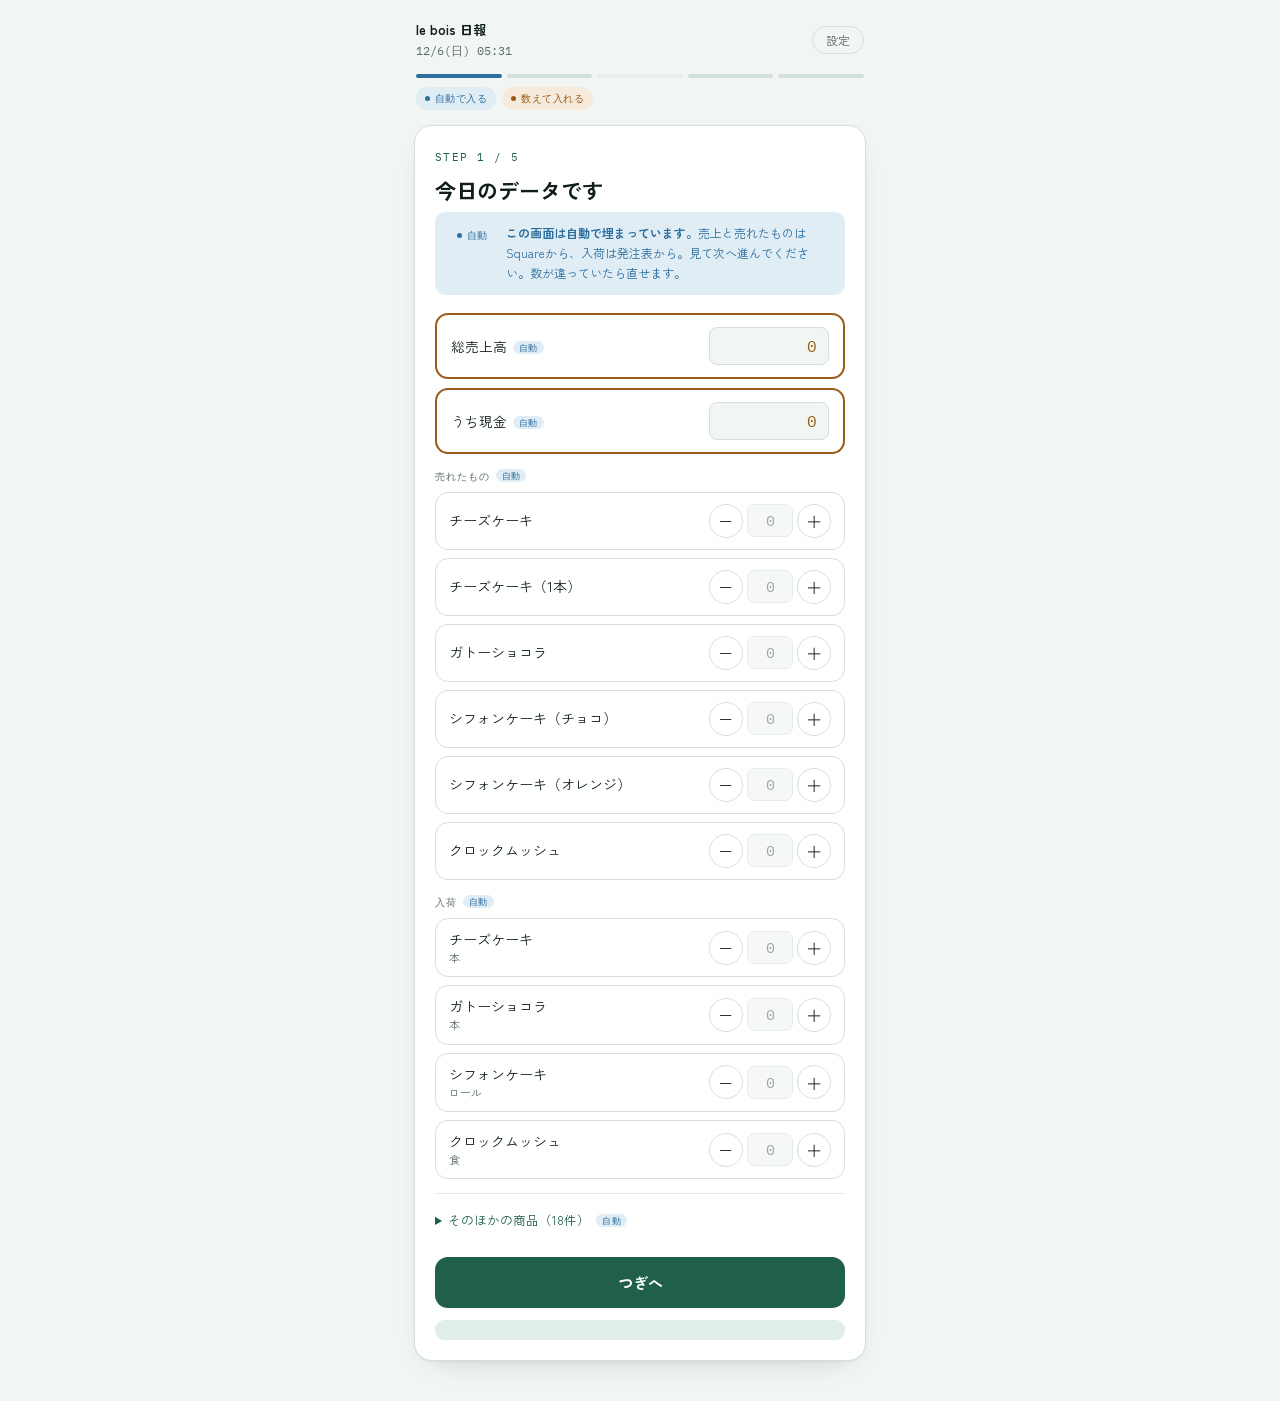
==== commit de98630c: "Add files via upload" ====
--- a/gas/Index.html
+++ b/gas/Index.html
@@ -201,6 +201,9 @@
    STORE（本番版）: Google Apps Script 経由でスプレッドシートに読み書きします。
    Code.gs の getState / submitDay / getToday を呼びます。
    ------------------------------------------------------------------ */
+/** 本番版。SquareとスプレッドシートにつながっているのでLIVE */
+var LIVE = true;
+
 var STORE = (function(){
   function run(){ return google.script.run; }
   return {
@@ -484,7 +487,10 @@
     if(ui.step === 1){
       h += '<p class="kicker">step 1 / 5</p><p class="q">今日のデータです</p>'
          + '<div class="banner sq"><span class="src sq">自動</span><span>'
-         + '<b>本番ではこの画面は開いた時点で埋まっています。</b>売上と売れたものはSquareから、入荷は発注表から。見て次へ進むだけになります。</span></div>'
+         + (LIVE
+             ? '<b>この画面は自動で埋まっています。</b>売上と売れたものはSquareから、入荷は発注表から。見て次へ進んでください。数が違っていたら直せます。'
+             : '<b>本番ではこの画面は開いた時点で埋まっています。</b>売上と売れたものはSquareから、入荷は発注表から。見て次へ進むだけになります。')
+         + '</span></div>'
          + moneyRow('総売上高','', 'sales', form.sales, ['sq','自動'])
          + moneyRow('うち現金','', 'cash', form.cash, ['sq','自動'])
          + '<p class="sgroup">売れたもの<span class="tag sq">自動</span></p>';
@@ -504,8 +510,8 @@
         h += '<div class="row"><span class="nm" style="flex:1"><input type="text" data-f="nn'+i+'" value="'+esc(form.newNames[i])+'" placeholder="商品名" aria-label="新しい商品名" style="width:100%;padding:6px 9px;border:1px solid var(--line);border-radius:8px;background:var(--ground);color:var(--ink);font-family:inherit;font-size:12.5px"></span>'
            + stepper('nq'+i, form.newQty[i]) + '</div>';
       });
-      h += '</div></details>'
-         + '<div class="trial"><b>試用版です。</b>Squareとまだ繋がっていないので、今は手で入れてください。</div>';
+      h += '</div></details>';
+      if(!LIVE) h += '<div class="trial"><b>試用版です。</b>Squareとまだ繋がっていないので、今は手で入れてください。</div>';
     }
 
     /* step 2: 在庫を数える */
@@ -717,10 +723,42 @@
     });
   }
 
-  /* 起動：保存済みの状態を読み、そのあと今日の自動データを取りにいく */
+  /* リンク（#d=...）からデータを読む。Squareトークンを使わずに実データを流し込むための入口 */
+  function readLink(){
+    var h = location.hash || '';
+    if(h.indexOf('#d=') !== 0) return null;
+    try{
+      var b = h.slice(3).replace(/-/g, '+').replace(/_/g, '/');
+      while(b.length % 4) b += '=';
+      return JSON.parse(decodeURIComponent(escape(atob(b))));
+    }catch(e){ return null; }
+  }
+  function applyLink(d){
+    if(d.stock) Object.keys(d.stock).forEach(function(k){
+      if(state.stock[k]) state.stock[k] = {fz:Number(d.stock[k].fz)||0, ch:Number(d.stock[k].ch)||0};
+    });
+    if(typeof d.float === 'number') state.float = d.float;
+    if(typeof d.sales === 'number') form.sales = d.sales;
+    if(typeof d.cash === 'number') form.cash = d.cash;
+    if(d.items) Object.keys(d.items).forEach(function(nm){
+      form.q[nm] = d.items[nm];
+      var known = MAP.some(function(m){ return m.sq === nm; }) || state.items.indexOf(nm) >= 0;
+      if(!known) state.items.push(nm);
+    });
+    if(d.arrivals) Object.keys(d.arrivals).forEach(function(k){
+      if(form.arr[k] !== undefined) form.arr[k] = Number(d.arrivals[k]) || 0;
+    });
+    resetForm();
+    ui.msg = d.note || 'リンクからデータを読み込みました。'; ui.ok = true;
+  }
+
+  /* 起動：保存済みの状態を読み、リンクのデータを重ね、そのあとSquareを取りにいく */
+  var LINK = readLink();
   render();
   if(STORE.load) STORE.load(function(st){
-    if(st && st.stock){ state = st; resetForm(); render(); }
+    if(st && st.stock){ state = st; resetForm(); }
+    if(LINK){ applyLink(LINK); render(); if(!STORE.today) return; }
+    else render();
     if(!STORE.today) return;
     ui.msg = '今日のデータを取得しています…'; ui.ok = true; paint();
     STORE.today(function(d){
